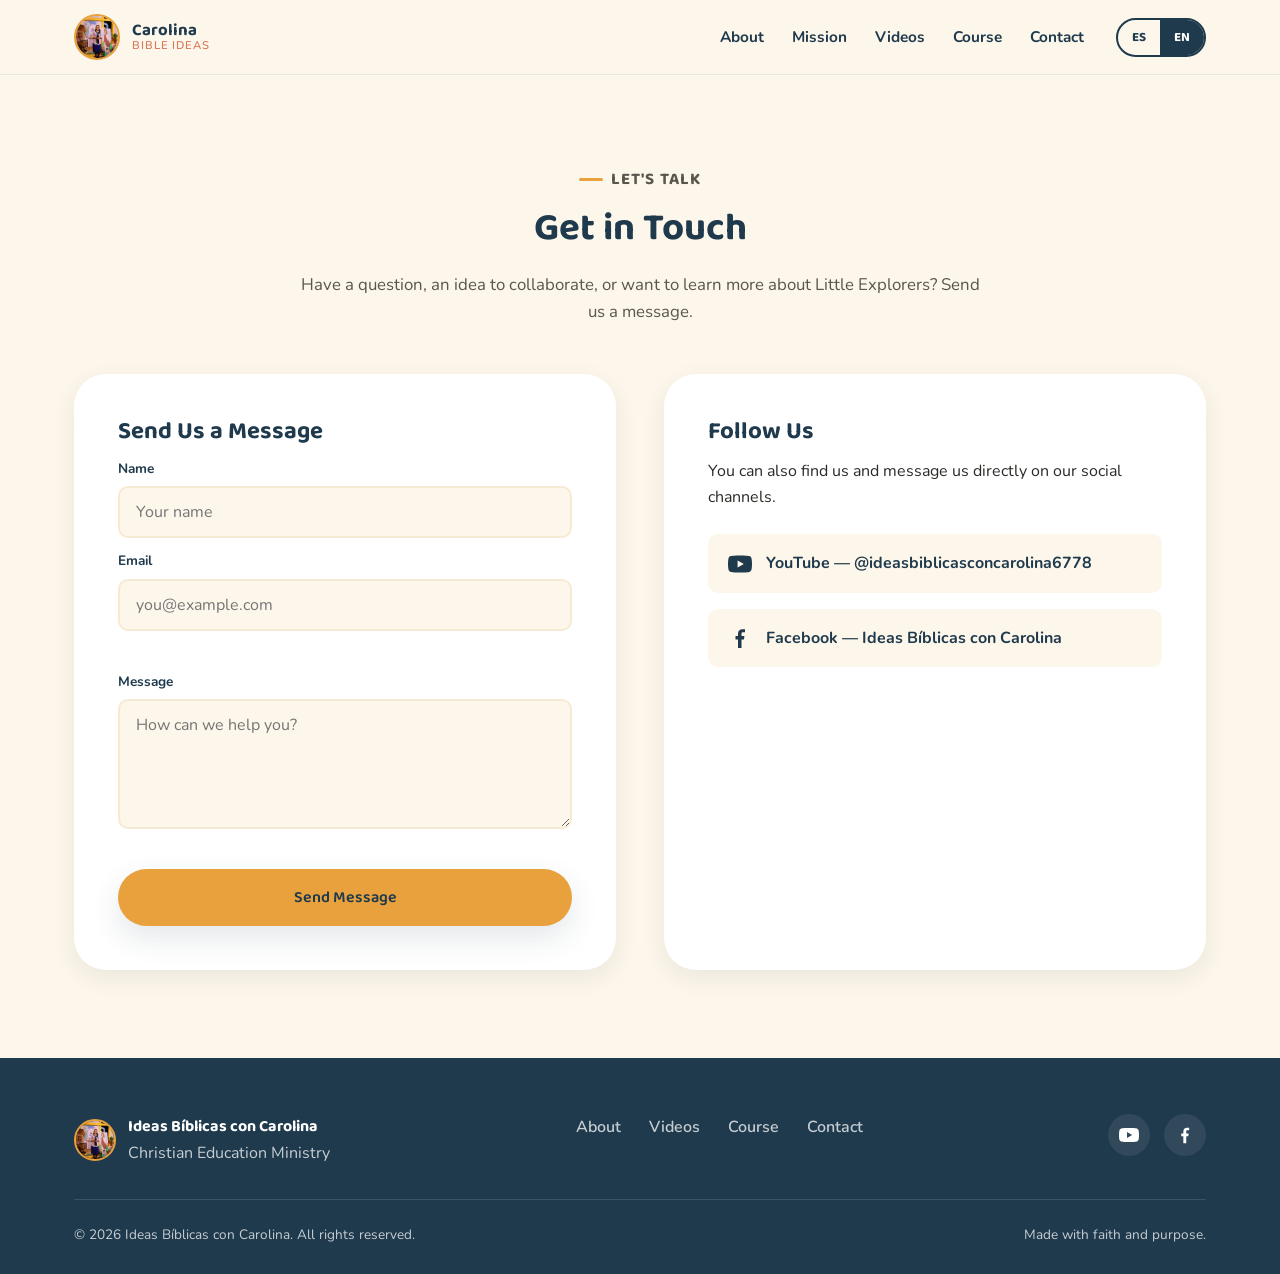
==== contact.html @ 2ecde9f9 "Add personal-brand website for Ideas Bíblicas con Carolina Static, framework-free HTML/CSS/JS site: " ====
<!DOCTYPE html>
<html lang="es">
<head>
<meta charset="UTF-8" />
<meta name="viewport" content="width=device-width, initial-scale=1.0" />
<title data-es="Contacto | Ideas Bíblicas con Carolina" data-en="Contact | Ideas Bíblicas con Carolina">Contacto | Ideas Bíblicas con Carolina</title>
<meta name="description"
  content="Ponte en contacto con Ideas Bíblicas con Carolina."
  data-es="Ponte en contacto con Ideas Bíblicas con Carolina."
  data-en="Get in touch with Ideas Bíblicas con Carolina." />
<link rel="icon" href="assets/favicon.svg" type="image/svg+xml" />
<link rel="preconnect" href="https://fonts.googleapis.com" />
<link rel="preconnect" href="https://fonts.gstatic.com" crossorigin />
<link href="https://fonts.googleapis.com/css2?family=Baloo+2:wght@500;600;700;800&family=Nunito:wght@400;600;700;800&display=swap" rel="stylesheet" />
<link rel="stylesheet" href="css/style.css" />
</head>
<body>

<header class="site-header">
  <div class="container">
    <a class="brand" href="index.html">
      <img src="assets/carolina-avatar.jpg" alt="Carolina" />
      <span class="brand-name">Carolina
        <span data-es="Ideas Bíblicas" data-en="Bible Ideas">Ideas Bíblicas</span>
      </span>
    </a>

    <nav class="nav-desktop">
      <ul class="nav-links">
        <li><a href="index.html#about" data-es="Sobre Mí" data-en="About">Sobre Mí</a></li>
        <li><a href="index.html#mission" data-es="Misión" data-en="Mission">Misión</a></li>
        <li><a href="index.html#videos" data-es="Videos" data-en="Videos">Videos</a></li>
        <li><a href="index.html#curso" data-es="Curso" data-en="Course">Curso</a></li>
        <li><a href="contact.html" data-es="Contacto" data-en="Contact">Contacto</a></li>
      </ul>
      <div class="lang-toggle" role="group" aria-label="Language selector">
        <button type="button" data-lang="es">ES</button>
        <button type="button" data-lang="en">EN</button>
      </div>
    </nav>

    <button class="nav-toggle" aria-label="Menu" aria-expanded="false">
      <span></span><span></span><span></span>
    </button>
  </div>

  <div class="nav-mobile">
    <a href="index.html#about" data-es="Sobre Mí" data-en="About">Sobre Mí</a>
    <a href="index.html#mission" data-es="Misión" data-en="Mission">Misión</a>
    <a href="index.html#videos" data-es="Videos" data-en="Videos">Videos</a>
    <a href="index.html#curso" data-es="Curso" data-en="Course">Curso</a>
    <a href="contact.html" data-es="Contacto" data-en="Contact">Contacto</a>
    <div class="lang-toggle" role="group" aria-label="Language selector">
      <button type="button" data-lang="es">ES</button>
      <button type="button" data-lang="en">EN</button>
    </div>
  </div>
</header>

<main>
  <section class="section">
    <div class="container">
      <div class="section-head">
        <p class="eyebrow" data-es="Hablemos" data-en="Let's Talk">Hablemos</p>
        <h2 data-es="Ponte en contacto" data-en="Get in Touch">Ponte en contacto</h2>
        <p data-es="¿Tienes una pregunta, una idea para colaborar o quieres saber más sobre Pequeños Exploradores? Escríbenos."
           data-en="Have a question, an idea to collaborate, or want to learn more about Little Explorers? Send us a message.">
          ¿Tienes una pregunta, una idea para colaborar o quieres saber más sobre Pequeños Exploradores? Escríbenos.
        </p>
      </div>

      <div class="contact-grid">
        <div class="contact-card">
          <h3 data-es="Envíanos un mensaje" data-en="Send Us a Message">Envíanos un mensaje</h3>
          <form name="contact" method="POST" data-netlify="true" netlify-honeypot="bot-field" action="/thank-you.html">
            <input type="hidden" name="form-name" value="contact" />
            <p class="honeypot"><label>Don't fill this out: <input name="bot-field" /></label></p>
            <div class="form-row">
              <div class="form-field">
                <label for="contact-name" data-es="Nombre" data-en="Name">Nombre</label>
                <input id="contact-name" name="name" type="text" required
                  data-es-placeholder="Tu nombre" data-en-placeholder="Your name"
                  placeholder="Tu nombre" />
              </div>
              <div class="form-field">
                <label for="contact-email" data-es="Correo electrónico" data-en="Email">Correo electrónico</label>
                <input id="contact-email" name="email" type="email" required
                  data-es-placeholder="tucorreo@ejemplo.com" data-en-placeholder="you@example.com"
                  placeholder="tucorreo@ejemplo.com" />
              </div>
            </div>
            <div class="form-row mt-40">
              <div class="form-field">
                <label for="contact-message" data-es="Mensaje" data-en="Message">Mensaje</label>
                <textarea id="contact-message" name="message" required
                  data-es-placeholder="¿Cómo podemos ayudarte?" data-en-placeholder="How can we help you?"
                  placeholder="¿Cómo podemos ayudarte?"></textarea>
              </div>
            </div>
            <button class="btn btn--primary btn--block mt-40" type="submit" data-es="Enviar mensaje" data-en="Send Message">Enviar mensaje</button>
          </form>
        </div>

        <div class="contact-card">
          <h3 data-es="Síguenos" data-en="Follow Us">Síguenos</h3>
          <p data-es="También puedes encontrarnos y escribirnos directamente en nuestras redes sociales."
             data-en="You can also find us and message us directly on our social channels.">
            También puedes encontrarnos y escribirnos directamente en nuestras redes sociales.
          </p>
          <ul class="contact-links">
            <li>
              <a href="https://www.youtube.com/@ideasbiblicasconcarolina6778" target="_blank" rel="noopener">
                <svg viewBox="0 0 24 24" fill="currentColor" aria-hidden="true"><path d="M23.5 6.2a3 3 0 0 0-2.1-2.1C19.5 3.5 12 3.5 12 3.5s-7.5 0-9.4.6A3 3 0 0 0 .5 6.2 31 31 0 0 0 0 12a31 31 0 0 0 .5 5.8 3 3 0 0 0 2.1 2.1c1.9.6 9.4.6 9.4.6s7.5 0 9.4-.6a3 3 0 0 0 2.1-2.1A31 31 0 0 0 24 12a31 31 0 0 0-.5-5.8ZM9.6 15.5V8.5L15.8 12Z"/></svg>
                <span>YouTube — @ideasbiblicasconcarolina6778</span>
              </a>
            </li>
            <li>
              <a href="https://www.facebook.com/ideasbiblicasconcarolina/?locale=es_LA" target="_blank" rel="noopener">
                <svg viewBox="0 0 24 24" fill="currentColor" aria-hidden="true"><path d="M13.5 22v-8.5H16l.4-3.4h-2.9V7.9c0-1 .3-1.6 1.7-1.6h1.8V3.3c-.3 0-1.4-.1-2.6-.1-2.6 0-4.4 1.6-4.4 4.5v2.4H7.5v3.4H10V22Z"/></svg>
                <span>Facebook — Ideas Bíblicas con Carolina</span>
              </a>
            </li>
          </ul>
        </div>
      </div>
    </div>
  </section>
</main>

<footer class="site-footer">
  <div class="container">
    <div class="footer-top">
      <div class="footer-brand">
        <img src="assets/carolina-avatar.jpg" alt="Carolina" />
        <div>
          <strong>Ideas Bíblicas con Carolina</strong>
          <span data-es="Ministerio de Educación Cristiana" data-en="Christian Education Ministry">Ministerio de Educación Cristiana</span>
        </div>
      </div>
      <ul class="footer-links">
        <li><a href="index.html#about" data-es="Sobre Mí" data-en="About">Sobre Mí</a></li>
        <li><a href="index.html#videos" data-es="Videos" data-en="Videos">Videos</a></li>
        <li><a href="index.html#curso" data-es="Curso" data-en="Course">Curso</a></li>
        <li><a href="contact.html" data-es="Contacto" data-en="Contact">Contacto</a></li>
      </ul>
      <div class="footer-social">
        <a href="https://www.youtube.com/@ideasbiblicasconcarolina6778" target="_blank" rel="noopener" aria-label="YouTube">
          <svg viewBox="0 0 24 24" fill="currentColor" aria-hidden="true"><path d="M23.5 6.2a3 3 0 0 0-2.1-2.1C19.5 3.5 12 3.5 12 3.5s-7.5 0-9.4.6A3 3 0 0 0 .5 6.2 31 31 0 0 0 0 12a31 31 0 0 0 .5 5.8 3 3 0 0 0 2.1 2.1c1.9.6 9.4.6 9.4.6s7.5 0 9.4-.6a3 3 0 0 0 2.1-2.1A31 31 0 0 0 24 12a31 31 0 0 0-.5-5.8ZM9.6 15.5V8.5L15.8 12Z"/></svg>
        </a>
        <a href="https://www.facebook.com/ideasbiblicasconcarolina/?locale=es_LA" target="_blank" rel="noopener" aria-label="Facebook">
          <svg viewBox="0 0 24 24" fill="currentColor" aria-hidden="true"><path d="M13.5 22v-8.5H16l.4-3.4h-2.9V7.9c0-1 .3-1.6 1.7-1.6h1.8V3.3c-.3 0-1.4-.1-2.6-.1-2.6 0-4.4 1.6-4.4 4.5v2.4H7.5v3.4H10V22Z"/></svg>
        </a>
      </div>
    </div>
    <div class="footer-bottom">
      <span>&copy; <span data-year>2026</span> Ideas Bíblicas con Carolina. <span data-es="Todos los derechos reservados." data-en="All rights reserved.">Todos los derechos reservados.</span></span>
      <span data-es="Hecho con fe y propósito." data-en="Made with faith and purpose.">Hecho con fe y propósito.</span>
    </div>
  </div>
</footer>

<script src="js/main.js"></script>
</body>
</html>
---- css/style.css ----
/* ==========================================================================
   Ideas Bíblicas con Carolina — Design System
   ========================================================================== */

:root {
  --color-navy: #1f3a4d;
  --color-navy-light: #2b5266;
  --color-teal: #2b8a8a;
  --color-gold: #e8a13d;
  --color-gold-light: #f4c26b;
  --color-terracotta: #d97a5b;
  --color-cream: #fdf6ea;
  --color-cream-dark: #f7ead2;
  --color-ink: #2c2a26;
  --color-ink-soft: #5a564d;
  --color-white: #ffffff;

  --font-display: "Baloo 2", "Poppins", system-ui, sans-serif;
  --font-body: "Nunito", system-ui, sans-serif;

  --radius-sm: 10px;
  --radius-md: 18px;
  --radius-lg: 32px;

  --shadow-soft: 0 12px 30px rgba(31, 58, 77, 0.12);
  --shadow-card: 0 8px 24px rgba(31, 58, 77, 0.08);

  --max-width: 1180px;
}

*,
*::before,
*::after {
  box-sizing: border-box;
}

html {
  scroll-behavior: smooth;
}

body {
  margin: 0;
  font-family: var(--font-body);
  color: var(--color-ink);
  background: var(--color-cream);
  line-height: 1.65;
  -webkit-font-smoothing: antialiased;
}

h1, h2, h3, h4 {
  font-family: var(--font-display);
  color: var(--color-navy);
  line-height: 1.15;
  margin: 0 0 0.5em;
}

h1 { font-size: clamp(2.1rem, 4.5vw, 3.4rem); }
h2 { font-size: clamp(1.7rem, 3vw, 2.5rem); }
h3 { font-size: clamp(1.2rem, 2vw, 1.5rem); }

p { margin: 0 0 1em; }

a { color: inherit; }

img { max-width: 100%; display: block; }

.container {
  width: 100%;
  max-width: var(--max-width);
  margin: 0 auto;
  padding: 0 24px;
}

.section {
  padding: 88px 0;
}

.section--tight {
  padding: 56px 0;
}

.section--alt {
  background: var(--color-white);
}

.section--navy {
  background: var(--color-navy);
  color: var(--color-cream);
}
.section--navy h2, .section--navy h3 { color: var(--color-white); }

.eyebrow {
  display: inline-flex;
  align-items: center;
  gap: 8px;
  font-family: var(--font-display);
  font-weight: 700;
  letter-spacing: 0.06em;
  text-transform: uppercase;
  font-size: 0.8rem;
  color: var(--color-terracotta);
  margin-bottom: 14px;
}

.eyebrow::before {
  content: "";
  width: 24px;
  height: 3px;
  border-radius: 2px;
  background: var(--color-gold);
}

.section-head {
  max-width: 680px;
  margin: 0 auto 48px;
  text-align: center;
}

.section-head p {
  color: var(--color-ink-soft);
  font-size: 1.05rem;
}

/* ---------- Buttons ---------- */

.btn {
  display: inline-flex;
  align-items: center;
  justify-content: center;
  gap: 10px;
  padding: 14px 28px;
  border-radius: 999px;
  font-family: var(--font-display);
  font-weight: 600;
  font-size: 1rem;
  text-decoration: none;
  border: 2px solid transparent;
  cursor: pointer;
  transition: transform 0.15s ease, box-shadow 0.15s ease, background 0.2s ease, color 0.2s ease;
  white-space: nowrap;
}

.btn svg { width: 20px; height: 20px; flex-shrink: 0; }

.btn:hover { transform: translateY(-2px); }

.btn--primary {
  background: var(--color-gold);
  color: var(--color-navy);
  box-shadow: var(--shadow-soft);
}
.btn--primary:hover { background: var(--color-gold-light); }

.btn--outline {
  background: transparent;
  border-color: rgba(255, 255, 255, 0.55);
  color: currentColor;
}
.btn--outline:hover { background: rgba(255, 255, 255, 0.12); }

.btn--dark {
  background: var(--color-navy);
  color: var(--color-white);
}
.btn--dark:hover { background: var(--color-navy-light); }

.btn--youtube { background: #ff3b30; color: var(--color-white); }
.btn--youtube:hover { background: #e5352b; }

.btn--facebook { background: #1877f2; color: var(--color-white); }
.btn--facebook:hover { background: #1466d1; }

.btn--block { width: 100%; }

.btn-row {
  display: flex;
  flex-wrap: wrap;
  gap: 16px;
}

/* ---------- Header ---------- */

.site-header {
  position: sticky;
  top: 0;
  z-index: 100;
  background: rgba(253, 246, 234, 0.92);
  backdrop-filter: blur(8px);
  border-bottom: 1px solid rgba(31, 58, 77, 0.08);
}

.site-header .container {
  display: flex;
  align-items: center;
  justify-content: space-between;
  padding-top: 14px;
  padding-bottom: 14px;
}

.brand {
  display: flex;
  align-items: center;
  gap: 12px;
  text-decoration: none;
}

.brand img {
  width: 46px;
  height: 46px;
  border-radius: 50%;
  object-fit: cover;
  border: 2px solid var(--color-gold);
}

.brand-name {
  font-family: var(--font-display);
  font-weight: 700;
  font-size: 1.05rem;
  color: var(--color-navy);
  line-height: 1.15;
}

.brand-name span {
  display: block;
  font-family: var(--font-body);
  font-weight: 600;
  font-size: 0.7rem;
  color: var(--color-terracotta);
  text-transform: uppercase;
  letter-spacing: 0.08em;
}

.nav-desktop {
  display: flex;
  align-items: center;
  gap: 32px;
}

.nav-links {
  display: flex;
  gap: 28px;
  list-style: none;
  margin: 0;
  padding: 0;
}

.nav-links a {
  text-decoration: none;
  font-weight: 700;
  font-size: 0.96rem;
  color: var(--color-navy);
  position: relative;
  padding: 4px 0;
}

.nav-links a::after {
  content: "";
  position: absolute;
  left: 0;
  bottom: -2px;
  width: 0;
  height: 2px;
  background: var(--color-gold);
  transition: width 0.2s ease;
}

.nav-links a:hover::after { width: 100%; }

.lang-toggle {
  display: flex;
  border: 2px solid var(--color-navy);
  border-radius: 999px;
  overflow: hidden;
  font-family: var(--font-display);
  font-weight: 700;
  font-size: 0.82rem;
}

.lang-toggle button {
  border: none;
  background: transparent;
  color: var(--color-navy);
  padding: 7px 14px;
  cursor: pointer;
  font-family: inherit;
  font-weight: inherit;
  font-size: inherit;
}

.lang-toggle button.is-active {
  background: var(--color-navy);
  color: var(--color-white);
}

.nav-toggle {
  display: none;
  flex-direction: column;
  gap: 5px;
  background: none;
  border: none;
  cursor: pointer;
  padding: 8px;
}

.nav-toggle span {
  width: 26px;
  height: 3px;
  border-radius: 2px;
  background: var(--color-navy);
}

.nav-mobile {
  display: none;
  flex-direction: column;
  gap: 18px;
  padding: 20px 24px 28px;
  background: var(--color-cream);
  border-bottom: 1px solid rgba(31, 58, 77, 0.08);
}

.nav-mobile.is-open { display: flex; }

.nav-mobile a {
  text-decoration: none;
  font-weight: 700;
  color: var(--color-navy);
  font-size: 1.05rem;
}

/* ---------- Hero ---------- */

.hero {
  position: relative;
  overflow: hidden;
  padding: 72px 0 100px;
}

.hero-blob {
  position: absolute;
  border-radius: 50%;
  filter: blur(2px);
  opacity: 0.5;
  z-index: 0;
}
.hero-blob--1 { width: 320px; height: 320px; background: var(--color-gold-light); top: -120px; right: -80px; opacity: 0.55;}
.hero-blob--2 { width: 220px; height: 220px; background: var(--color-teal); bottom: -80px; left: -60px; opacity: 0.18; }

.hero .container {
  position: relative;
  z-index: 1;
  display: grid;
  grid-template-columns: 1.15fr 0.85fr;
  gap: 56px;
  align-items: center;
}

.hero-copy .eyebrow { color: var(--color-terracotta); }

.hero-copy p.lead {
  font-size: 1.15rem;
  color: var(--color-ink-soft);
  max-width: 520px;
}

.hero-art {
  position: relative;
  display: flex;
  justify-content: center;
}

.hero-photo-frame {
  position: relative;
  width: min(360px, 100%);
  aspect-ratio: 1 / 1;
  border-radius: 32px;
  overflow: hidden;
  box-shadow: var(--shadow-soft);
  border: 6px solid var(--color-white);
  transform: rotate(-2deg);
}

.hero-photo-frame img {
  width: 100%;
  height: 100%;
  object-fit: cover;
}

.hero-badge {
  position: absolute;
  bottom: -18px;
  left: -18px;
  background: var(--color-white);
  border-radius: var(--radius-md);
  box-shadow: var(--shadow-card);
  padding: 14px 18px;
  display: flex;
  align-items: center;
  gap: 10px;
  transform: rotate(3deg);
  font-family: var(--font-display);
  font-weight: 700;
  font-size: 0.9rem;
  color: var(--color-navy);
}

.hero-badge .dot {
  width: 10px;
  height: 10px;
  border-radius: 50%;
  background: var(--color-terracotta);
}

/* ---------- Mission / value cards ---------- */

.grid-cards {
  display: grid;
  grid-template-columns: repeat(4, 1fr);
  gap: 24px;
}

.value-card {
  background: var(--color-white);
  border-radius: var(--radius-md);
  padding: 30px 24px;
  box-shadow: var(--shadow-card);
  text-align: left;
}

.value-card .icon {
  width: 52px;
  height: 52px;
  border-radius: 14px;
  display: flex;
  align-items: center;
  justify-content: center;
  margin-bottom: 18px;
  background: var(--color-cream-dark);
  color: var(--color-terracotta);
}

.value-card .icon svg { width: 26px; height: 26px; }

.value-card h3 { margin-bottom: 8px; font-size: 1.1rem; }
.value-card p { color: var(--color-ink-soft); font-size: 0.95rem; margin-bottom: 0; }

/* ---------- About ---------- */

.about-grid {
  display: grid;
  grid-template-columns: 0.9fr 1.1fr;
  gap: 56px;
  align-items: center;
}

.about-photo {
  border-radius: var(--radius-lg);
  overflow: hidden;
  box-shadow: var(--shadow-soft);
}

.quote-block {
  margin-top: 28px;
  padding: 22px 26px;
  border-left: 4px solid var(--color-gold);
  background: var(--color-cream-dark);
  border-radius: 0 var(--radius-sm) var(--radius-sm) 0;
  font-family: var(--font-display);
  font-size: 1.05rem;
  color: var(--color-navy);
}

.credential-list {
  list-style: none;
  margin: 24px 0 0;
  padding: 0;
  display: grid;
  gap: 14px;
}

.credential-list li {
  display: flex;
  gap: 12px;
  align-items: flex-start;
  color: var(--color-ink-soft);
}

.credential-list svg {
  flex-shrink: 0;
  width: 22px;
  height: 22px;
  color: var(--color-teal);
  margin-top: 2px;
}

/* ---------- Videos ---------- */

.video-frame-wrap {
  position: relative;
  border-radius: var(--radius-lg);
  overflow: hidden;
  box-shadow: var(--shadow-soft);
  background: var(--color-navy);
  aspect-ratio: 16 / 9;
}

.video-frame-wrap iframe {
  position: absolute;
  inset: 0;
  width: 100%;
  height: 100%;
  border: none;
}

.videos-footer {
  display: flex;
  flex-wrap: wrap;
  align-items: center;
  justify-content: space-between;
  gap: 20px;
  margin-top: 32px;
}

/* ---------- Facebook / Social panel ---------- */

.social-panel {
  display: grid;
  grid-template-columns: repeat(2, 1fr);
  gap: 24px;
}

.social-card {
  background: var(--color-white);
  border-radius: var(--radius-md);
  padding: 36px 32px;
  box-shadow: var(--shadow-card);
  display: flex;
  flex-direction: column;
  align-items: flex-start;
  gap: 14px;
}

.social-card .icon-circle {
  width: 58px;
  height: 58px;
  border-radius: 50%;
  display: flex;
  align-items: center;
  justify-content: center;
  color: var(--color-white);
}

.social-card .icon-circle svg { width: 30px; height: 30px; }

.social-card.youtube .icon-circle { background: #ff3b30; }
.social-card.facebook .icon-circle { background: #1877f2; }

.social-card p { color: var(--color-ink-soft); margin-bottom: 6px; }

/* ---------- Coming soon banner ---------- */

.coming-soon {
  background: linear-gradient(135deg, var(--color-navy) 0%, var(--color-navy-light) 100%);
  border-radius: var(--radius-lg);
  padding: 56px;
  color: var(--color-white);
  display: grid;
  grid-template-columns: auto 1fr auto;
  gap: 32px;
  align-items: center;
  position: relative;
  overflow: hidden;
}

.coming-soon::after {
  content: "";
  position: absolute;
  width: 260px;
  height: 260px;
  border-radius: 50%;
  background: var(--color-gold);
  opacity: 0.15;
  top: -100px;
  right: -60px;
}

.coming-soon-badge {
  font-family: var(--font-display);
  font-weight: 700;
  background: var(--color-gold);
  color: var(--color-navy);
  padding: 10px 20px;
  border-radius: 999px;
  font-size: 0.85rem;
  letter-spacing: 0.04em;
  white-space: nowrap;
  justify-self: start;
}

.coming-soon h2 { color: var(--color-white); margin-bottom: 10px; }
.coming-soon p { color: rgba(255,255,255,0.85); margin-bottom: 0; max-width: 520px; }

/* ---------- Email signup ---------- */

.signup-card {
  background: var(--color-white);
  border-radius: var(--radius-lg);
  box-shadow: var(--shadow-soft);
  padding: 48px;
  display: grid;
  grid-template-columns: 1fr 1fr;
  gap: 40px;
  align-items: center;
}

.form-row {
  display: flex;
  gap: 12px;
  flex-wrap: wrap;
}

.form-field {
  flex: 1 1 220px;
  display: flex;
  flex-direction: column;
  gap: 6px;
}

.form-field label {
  font-weight: 700;
  font-size: 0.85rem;
  color: var(--color-navy);
}

.form-field input,
.form-field textarea {
  padding: 13px 16px;
  border-radius: var(--radius-sm);
  border: 2px solid var(--color-cream-dark);
  background: var(--color-cream);
  font-family: var(--font-body);
  font-size: 1rem;
  color: var(--color-ink);
}

.form-field input:focus,
.form-field textarea:focus {
  outline: none;
  border-color: var(--color-gold);
}

.form-field textarea { resize: vertical; min-height: 130px; }

.form-note {
  font-size: 0.8rem;
  color: var(--color-ink-soft);
  margin-top: 10px;
}

.honeypot { position: absolute; left: -9999px; top: -9999px; }

/* ---------- Contact page ---------- */

.contact-grid {
  display: grid;
  grid-template-columns: 1fr 1fr;
  gap: 48px;
}

.contact-card {
  background: var(--color-white);
  border-radius: var(--radius-lg);
  padding: 44px;
  box-shadow: var(--shadow-card);
}

.contact-links {
  list-style: none;
  margin: 24px 0 0;
  padding: 0;
  display: grid;
  gap: 16px;
}

.contact-links a {
  display: flex;
  align-items: center;
  gap: 14px;
  text-decoration: none;
  font-weight: 700;
  color: var(--color-navy);
  padding: 16px 20px;
  border-radius: var(--radius-sm);
  background: var(--color-cream);
  transition: background 0.2s ease;
}

.contact-links a:hover { background: var(--color-cream-dark); }

.contact-links svg { width: 24px; height: 24px; flex-shrink: 0; }

/* ---------- Footer ---------- */

.site-footer {
  background: var(--color-navy);
  color: rgba(255, 255, 255, 0.75);
  padding: 56px 0 28px;
}

.footer-top {
  display: flex;
  justify-content: space-between;
  flex-wrap: wrap;
  gap: 32px;
  padding-bottom: 32px;
  border-bottom: 1px solid rgba(255, 255, 255, 0.12);
  margin-bottom: 24px;
}

.footer-brand {
  display: flex;
  align-items: center;
  gap: 12px;
}

.footer-brand img {
  width: 42px;
  height: 42px;
  border-radius: 50%;
  object-fit: cover;
  border: 2px solid var(--color-gold);
}

.footer-brand strong {
  display: block;
  color: var(--color-white);
  font-family: var(--font-display);
}

.footer-social {
  display: flex;
  gap: 14px;
}

.footer-social a {
  width: 42px;
  height: 42px;
  border-radius: 50%;
  background: rgba(255, 255, 255, 0.08);
  display: flex;
  align-items: center;
  justify-content: center;
  color: var(--color-white);
  text-decoration: none;
  transition: background 0.2s ease;
}

.footer-social a:hover { background: var(--color-gold); color: var(--color-navy); }

.footer-social svg { width: 20px; height: 20px; }

.footer-links {
  display: flex;
  gap: 28px;
  flex-wrap: wrap;
  list-style: none;
  margin: 0;
  padding: 0;
}

.footer-links a { text-decoration: none; color: rgba(255,255,255,0.75); font-weight: 600; }
.footer-links a:hover { color: var(--color-white); }

.footer-bottom {
  display: flex;
  justify-content: space-between;
  flex-wrap: wrap;
  gap: 12px;
  font-size: 0.85rem;
}

/* ---------- Utilities ---------- */

.text-center { text-align: center; }
.mt-40 { margin-top: 40px; }

/* ---------- Responsive ---------- */

@media (max-width: 960px) {
  .nav-desktop { display: none; }
  .nav-toggle { display: flex; }

  .hero .container {
    grid-template-columns: 1fr;
    text-align: center;
  }
  .hero-copy p.lead { margin-left: auto; margin-right: auto; }
  .btn-row { justify-content: center; }
  .hero-art { order: -1; }

  .about-grid { grid-template-columns: 1fr; }
  .about-photo { max-width: 380px; margin: 0 auto; }

  .grid-cards { grid-template-columns: repeat(2, 1fr); }
  .social-panel { grid-template-columns: 1fr; }
  .contact-grid { grid-template-columns: 1fr; }

  .signup-card { grid-template-columns: 1fr; padding: 32px; }

  .coming-soon {
    grid-template-columns: 1fr;
    text-align: center;
    padding: 40px 28px;
  }
  .coming-soon-badge { justify-self: center; }
}

@media (max-width: 600px) {
  .section { padding: 64px 0; }
  .grid-cards { grid-template-columns: 1fr; }
  .hero { padding: 48px 0 72px; }
  .contact-card, .signup-card { padding: 28px; }
}
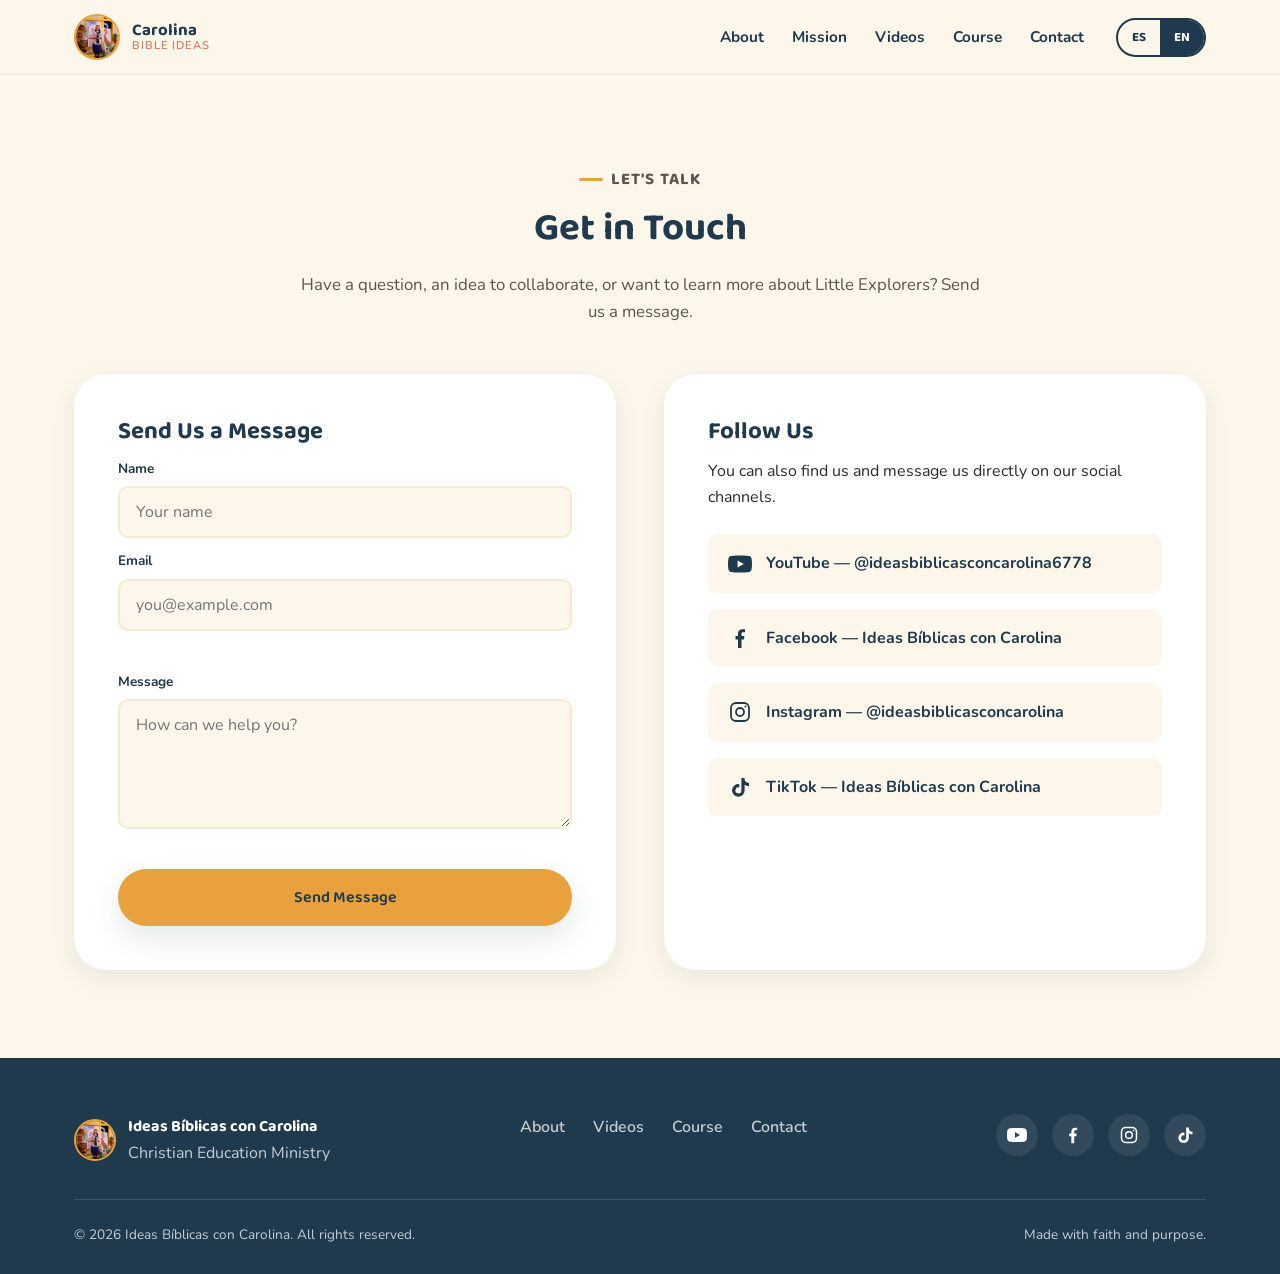
==== commit 022b8c76: "Reorder homepage to feature Little Explorers curriculum second, add Instagram/TikTok links - Remove " ====
--- a/contact.html
+++ b/contact.html
@@ -120,6 +120,18 @@
                 <span>Facebook — Ideas Bíblicas con Carolina</span>
               </a>
             </li>
+            <li>
+              <a href="https://www.instagram.com/ideasbiblicasconcarolina?utm_source=qr" target="_blank" rel="noopener">
+                <svg viewBox="0 0 24 24" fill="none" stroke="currentColor" stroke-width="1.8" aria-hidden="true"><rect x="3" y="3" width="18" height="18" rx="5"/><circle cx="12" cy="12" r="4"/><circle cx="17.5" cy="6.5" r="1" fill="currentColor" stroke="none"/></svg>
+                <span>Instagram — @ideasbiblicasconcarolina</span>
+              </a>
+            </li>
+            <li>
+              <a href="https://share.google/8j9BSbG5r9AAE7Sj8" target="_blank" rel="noopener">
+                <svg viewBox="0 0 24 24" fill="currentColor" aria-hidden="true"><path d="M16.6 3h-3.2v12.4a3 3 0 1 1-2.1-2.9v-3.3a6.3 6.3 0 1 0 5.3 6.2V9.8a7.5 7.5 0 0 0 4.4 1.4V8a4.2 4.2 0 0 1-4.4-5Z"/></svg>
+                <span>TikTok — Ideas Bíblicas con Carolina</span>
+              </a>
+            </li>
           </ul>
         </div>
       </div>
@@ -150,6 +162,12 @@
         <a href="https://www.facebook.com/ideasbiblicasconcarolina/?locale=es_LA" target="_blank" rel="noopener" aria-label="Facebook">
           <svg viewBox="0 0 24 24" fill="currentColor" aria-hidden="true"><path d="M13.5 22v-8.5H16l.4-3.4h-2.9V7.9c0-1 .3-1.6 1.7-1.6h1.8V3.3c-.3 0-1.4-.1-2.6-.1-2.6 0-4.4 1.6-4.4 4.5v2.4H7.5v3.4H10V22Z"/></svg>
         </a>
+        <a href="https://www.instagram.com/ideasbiblicasconcarolina?utm_source=qr" target="_blank" rel="noopener" aria-label="Instagram">
+          <svg viewBox="0 0 24 24" fill="none" stroke="currentColor" stroke-width="1.8" aria-hidden="true"><rect x="3" y="3" width="18" height="18" rx="5"/><circle cx="12" cy="12" r="4"/><circle cx="17.5" cy="6.5" r="1" fill="currentColor" stroke="none"/></svg>
+        </a>
+        <a href="https://share.google/8j9BSbG5r9AAE7Sj8" target="_blank" rel="noopener" aria-label="TikTok">
+          <svg viewBox="0 0 24 24" fill="currentColor" aria-hidden="true"><path d="M16.6 3h-3.2v12.4a3 3 0 1 1-2.1-2.9v-3.3a6.3 6.3 0 1 0 5.3 6.2V9.8a7.5 7.5 0 0 0 4.4 1.4V8a4.2 4.2 0 0 1-4.4-5Z"/></svg>
+        </a>
       </div>
     </div>
     <div class="footer-bottom">
--- a/css/style.css
+++ b/css/style.css
@@ -553,6 +553,8 @@
 
 .social-card.youtube .icon-circle { background: #ff3b30; }
 .social-card.facebook .icon-circle { background: #1877f2; }
+.social-card.instagram .icon-circle { background: radial-gradient(circle at 30% 110%, #fdf497 0%, #fdf497 5%, #fd5949 45%, #d6249f 60%, #285AEB 90%); }
+.social-card.tiktok .icon-circle { background: #010101; }
 
 .social-card p { color: var(--color-ink-soft); margin-bottom: 6px; }
 
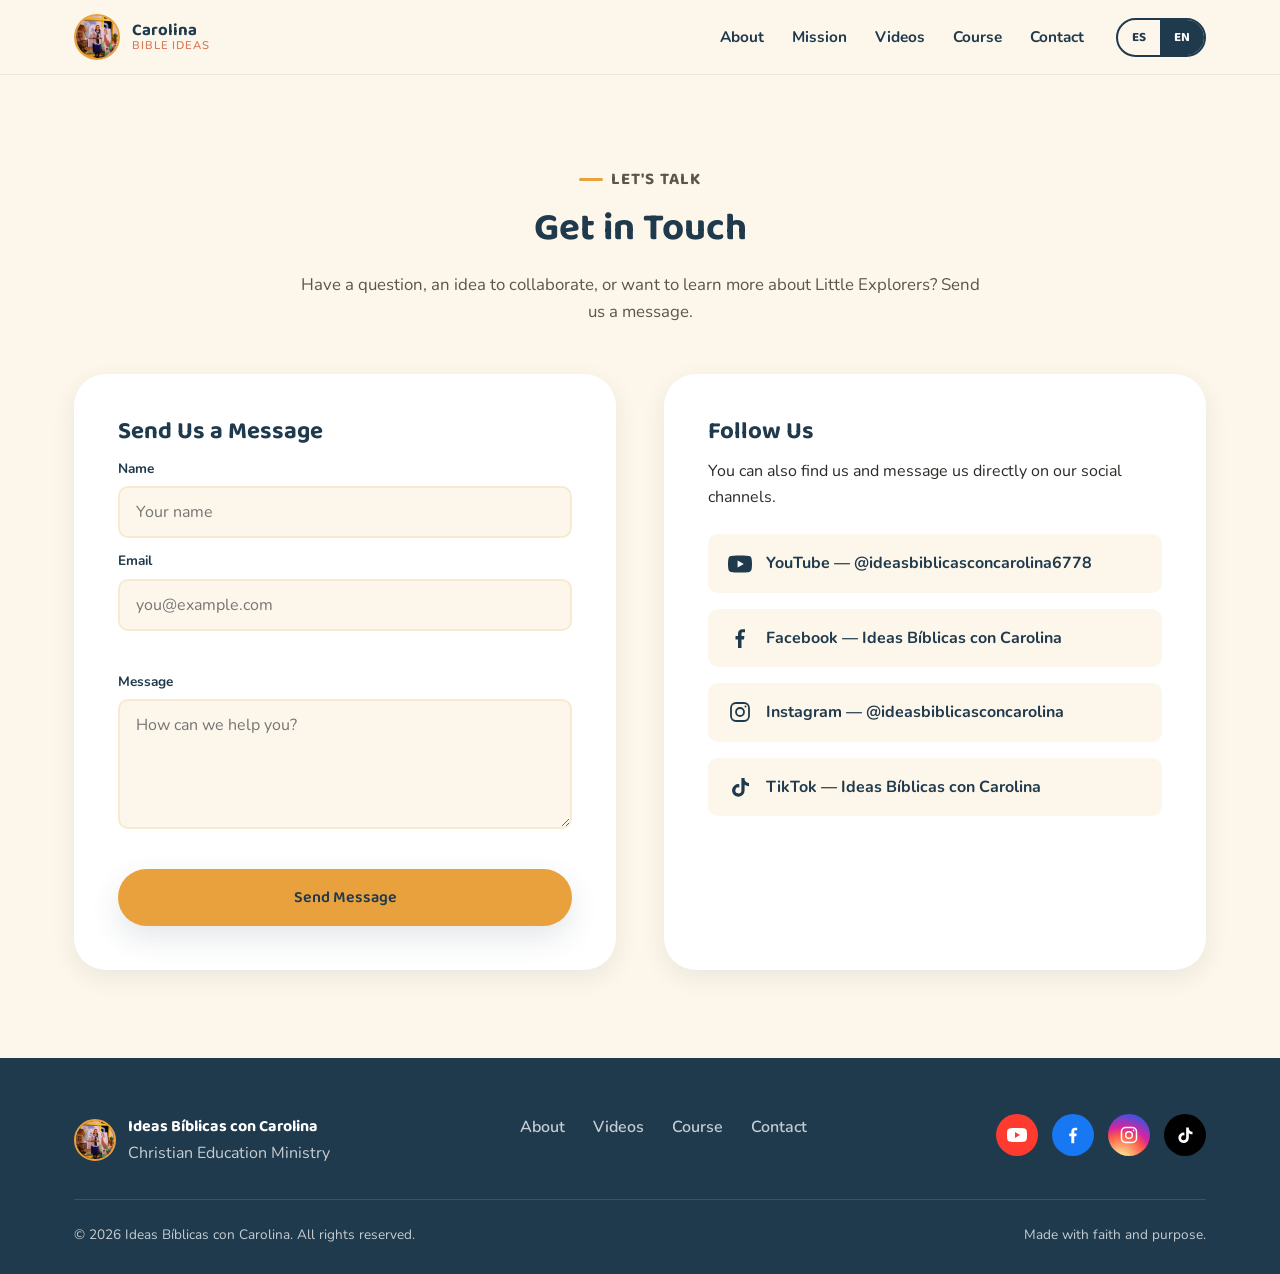
==== commit 3d525aa4: "Give footer social icons brand-colored bubbles Each footer icon (YouTube, Facebook, Instagram, TikTo" ====
--- a/contact.html
+++ b/contact.html
@@ -156,16 +156,16 @@
         <li><a href="contact.html" data-es="Contacto" data-en="Contact">Contacto</a></li>
       </ul>
       <div class="footer-social">
-        <a href="https://www.youtube.com/@ideasbiblicasconcarolina6778" target="_blank" rel="noopener" aria-label="YouTube">
+        <a class="youtube" href="https://www.youtube.com/@ideasbiblicasconcarolina6778" target="_blank" rel="noopener" aria-label="YouTube">
           <svg viewBox="0 0 24 24" fill="currentColor" aria-hidden="true"><path d="M23.5 6.2a3 3 0 0 0-2.1-2.1C19.5 3.5 12 3.5 12 3.5s-7.5 0-9.4.6A3 3 0 0 0 .5 6.2 31 31 0 0 0 0 12a31 31 0 0 0 .5 5.8 3 3 0 0 0 2.1 2.1c1.9.6 9.4.6 9.4.6s7.5 0 9.4-.6a3 3 0 0 0 2.1-2.1A31 31 0 0 0 24 12a31 31 0 0 0-.5-5.8ZM9.6 15.5V8.5L15.8 12Z"/></svg>
         </a>
-        <a href="https://www.facebook.com/ideasbiblicasconcarolina/?locale=es_LA" target="_blank" rel="noopener" aria-label="Facebook">
+        <a class="facebook" href="https://www.facebook.com/ideasbiblicasconcarolina/?locale=es_LA" target="_blank" rel="noopener" aria-label="Facebook">
           <svg viewBox="0 0 24 24" fill="currentColor" aria-hidden="true"><path d="M13.5 22v-8.5H16l.4-3.4h-2.9V7.9c0-1 .3-1.6 1.7-1.6h1.8V3.3c-.3 0-1.4-.1-2.6-.1-2.6 0-4.4 1.6-4.4 4.5v2.4H7.5v3.4H10V22Z"/></svg>
         </a>
-        <a href="https://www.instagram.com/ideasbiblicasconcarolina?utm_source=qr" target="_blank" rel="noopener" aria-label="Instagram">
+        <a class="instagram" href="https://www.instagram.com/ideasbiblicasconcarolina?utm_source=qr" target="_blank" rel="noopener" aria-label="Instagram">
           <svg viewBox="0 0 24 24" fill="none" stroke="currentColor" stroke-width="1.8" aria-hidden="true"><rect x="3" y="3" width="18" height="18" rx="5"/><circle cx="12" cy="12" r="4"/><circle cx="17.5" cy="6.5" r="1" fill="currentColor" stroke="none"/></svg>
         </a>
-        <a href="https://share.google/8j9BSbG5r9AAE7Sj8" target="_blank" rel="noopener" aria-label="TikTok">
+        <a class="tiktok" href="https://share.google/8j9BSbG5r9AAE7Sj8" target="_blank" rel="noopener" aria-label="TikTok">
           <svg viewBox="0 0 24 24" fill="currentColor" aria-hidden="true"><path d="M16.6 3h-3.2v12.4a3 3 0 1 1-2.1-2.9v-3.3a6.3 6.3 0 1 0 5.3 6.2V9.8a7.5 7.5 0 0 0 4.4 1.4V8a4.2 4.2 0 0 1-4.4-5Z"/></svg>
         </a>
       </div>
--- a/css/style.css
+++ b/css/style.css
@@ -170,6 +170,15 @@
 .btn--facebook { background: #1877f2; color: var(--color-white); }
 .btn--facebook:hover { background: #1466d1; }
 
+.btn--instagram {
+  background: radial-gradient(circle at 30% 110%, #fdf497 0%, #fdf497 5%, #fd5949 45%, #d6249f 60%, #285AEB 90%);
+  color: var(--color-white);
+}
+.btn--instagram:hover { filter: brightness(1.08); }
+
+.btn--tiktok { background: #010101; color: var(--color-white); }
+.btn--tiktok:hover { background: #232323; }
+
 .btn--block { width: 100%; }
 
 .btn-row {
@@ -747,16 +756,22 @@
   width: 42px;
   height: 42px;
   border-radius: 50%;
-  background: rgba(255, 255, 255, 0.08);
   display: flex;
   align-items: center;
   justify-content: center;
   color: var(--color-white);
   text-decoration: none;
-  transition: background 0.2s ease;
-}
-
-.footer-social a:hover { background: var(--color-gold); color: var(--color-navy); }
+  transition: transform 0.15s ease, filter 0.15s ease;
+}
+
+.footer-social a:hover { transform: translateY(-3px); filter: brightness(1.1); }
+
+.footer-social a.youtube { background: #ff3b30; }
+.footer-social a.facebook { background: #1877f2; }
+.footer-social a.instagram {
+  background: radial-gradient(circle at 30% 110%, #fdf497 0%, #fdf497 5%, #fd5949 45%, #d6249f 60%, #285AEB 90%);
+}
+.footer-social a.tiktok { background: #010101; }
 
 .footer-social svg { width: 20px; height: 20px; }
 
